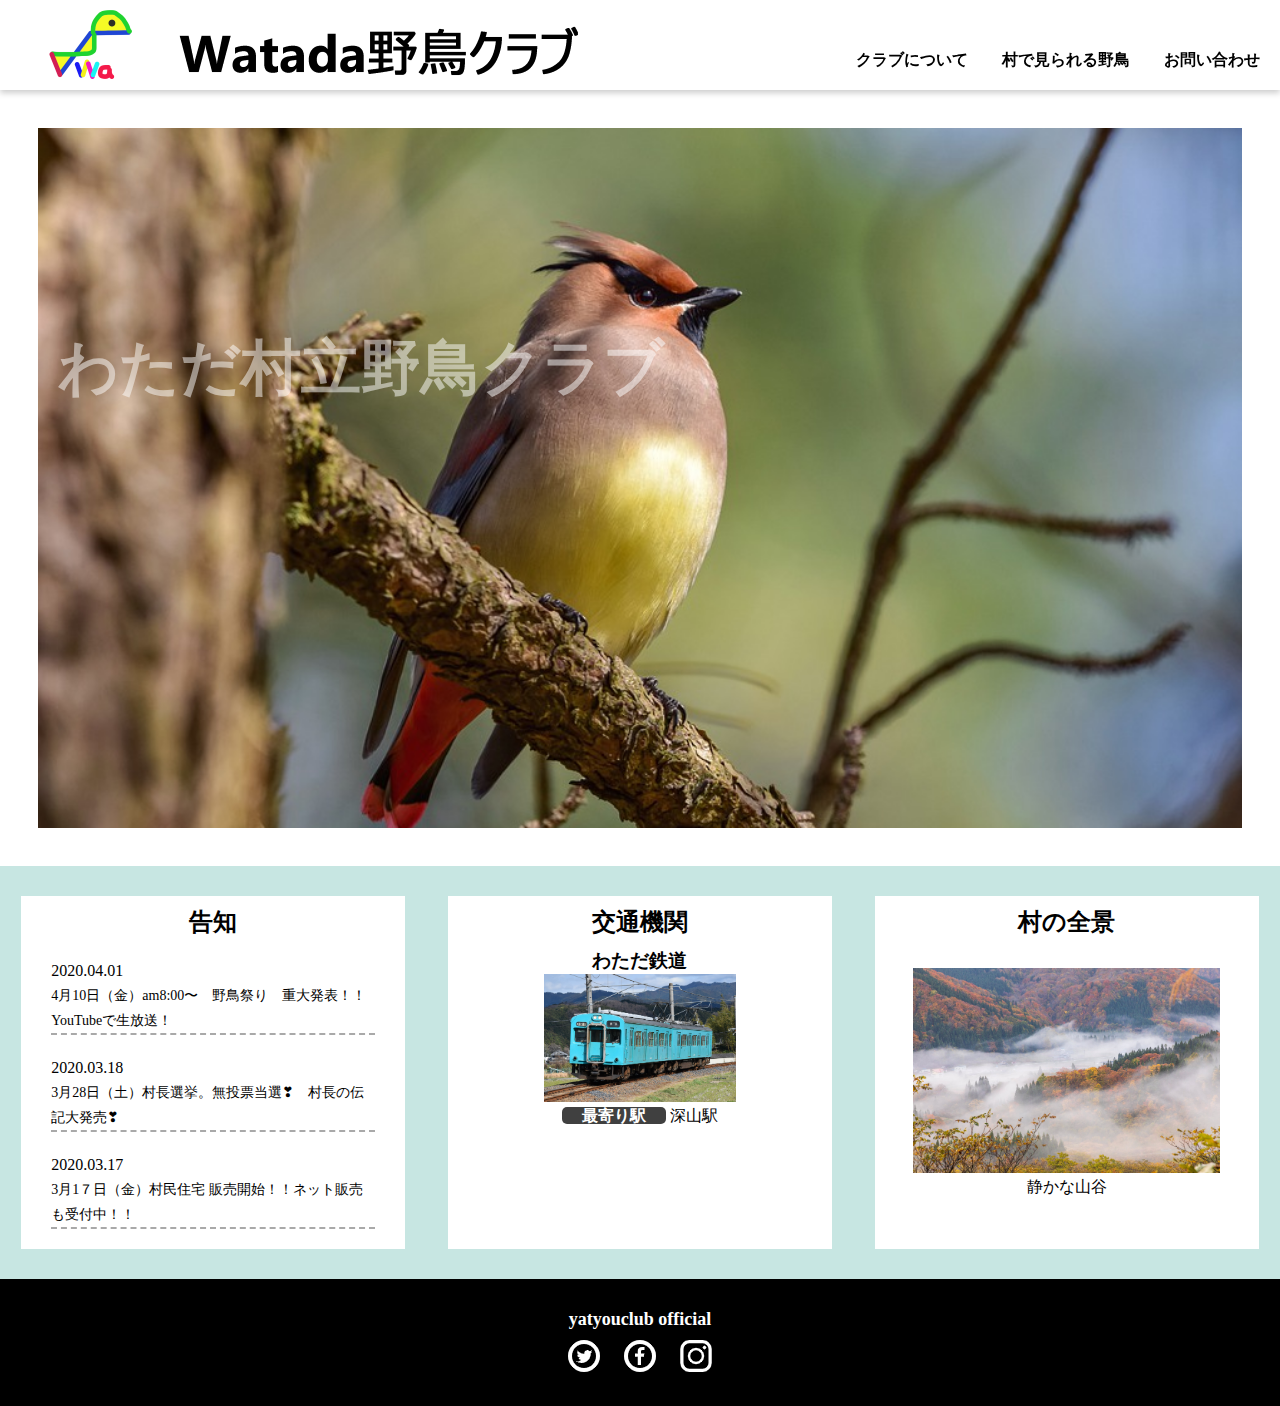
==== index.html @ 6006a98e "へんてこりん２" ====
<!DOCTYPE html>
<html lang="ja" prefix="og: http://ogp.me/ns# fb:http://ogp.me/ns/fb#">

<head>
    <!-- OGP設定 -->
    <meta property="og:title" content="watadamura野鳥クラブwebsite">
    <meta property="og:type" content="website">
    <meta property="og:description" content="山奥の村の野鳥好きプロフィール。">
    <meta property="og:url" content="https://furushima9.github.io/portfolio2/.">
    <meta property="og:site_name" content="watadamura野鳥クラブwebsite">
    <meta property="og:image" content="https://furushima9.github.io/portfolio2/img/wb3.png">
    <!-- Facebook -->
    <meta property="fb:app_id">
    <!-- Twitter -->
    <meta name="twitter:card" content="summary_large_image">
    <meta charset="utf-8" />
    <meta http-equiv="X-UA-Compatible" content="IE=edge">
    <meta name="viewport" content="width=device-width, initial-scale=1.0">

    <title>へんてこりん２ official website</title>
    <link rel="stylesheet" href="css/style.css">
    <link rel="stylesheet" href="css/responsive.css">
    <link rel="stylesheet" href="https://maxcdn.bootstrapcdn.com/font-awesome/4.5.0/css/font-awesome.min.css">
</head>

<body>
    <header class="pfix">
        <h1>
            <a href="index.html">
                <picture>
                    <source media="(max-width:550px)" srcset="img/wb3.png">
                    <img src="img/ytyX2b.png" alt="hentekorin">
                </picture>
            </a>
        </h1>

        <div class="navArea">
            <nav class="nav" id="nav_f">
                <ul>
                    <!--<li><a href="news.html">NEWS</a></li>
                        <li><a href="live.html">LIVE</a></li>-->
                    <li><a href="profile.html">クラブについて</a></li>
                    <li><a href="discography.html">村で見られる野鳥</a></li>
                    <li><a href="contact.html">お問い合わせ</a></li>
                </ul>
            </nav>
            <div id="target">
                <div class="target_inner">
                    <span class="target_inner_line target_inner_1" id="line1"></span>
                    <span class="target_inner_line target_inner_2" id="line2"></span>
                    <span class="target_inner_line target_inner_3" id="line3"></span>
                </div>
            </div>

            <script src="js/jquery-3.5.0.min.js"></script>
            <script type="text/javascript" src="js/drawer.js"></script>
        </div>
    </header>

    <main>
        <div class="header">
            <h1>わただ村立野鳥クラブ</h1>
        </div>

        <div class="main_content clearfix">
            <div class="mainbox">
                <section class="news">
                    <h2>告知</h2>
                    <div class="news_wrapper">
                        <ul class="news_list">
                            <li><a href="#">
                                    <p class="date">2020.04.01</p>
                                    <div class="news_info">
                                        <p class="title">4月10日（金）am8:00〜　野鳥祭り　重大発表！！YouTubeで生放送！</p>
                                    </div>
                                </a>
                            </li>

                            <li><a href="#">
                                    <p class="date">2020.03.18</p>
                                    <div class="news_info">
                                        <p class="title">3月28日（土）村長選挙。無投票当選❣　村長の伝記大発売❣</p>
                                    </div>
                                </a>
                            </li>

                            <li><a href="#">
                                    <p class="date">2020.03.17</p>
                                    <div class="news_info">
                                        <p class="title">3月1７日（金）村民住宅 販売開始！！ネット販売も受付中！！</p>
                                    </div>
                                </a>
                            </li>
                        </ul>
                    </div>
                </section>
            </div>

            <div class="mainbox">
                <section class="disc">
                    <h2>交通機関</h2>
                    <h3>わただ鉄道</h3>
                    <a href="#"><img src="img/Tetudou.jpg" alt="muranohana"></a>
                    <p><span class="cate">最寄り駅</span> 深山駅</p>
                </section>
            </div>

            <div class="mainbox">
                <section class="movie">
                    <h2>村の全景</h2>
                    <a href="#"><img src="img/mura5.jpg" alt="muranohana"></a>
                    <p>静かな山谷</p>
                </section>
            </div>
        </div>
    </main>

    <footer>
        <p>yatyouclub official</p>
        <div class="snsbtn clearfix">
            <a href="#"><img src="img/twitter_btn.png"></a>
            <a href="#"><img src="img/facebook_btn.png"></a>
            <a href="#"><img src="img/instagram_btn.png"></a>
        </div>
    </footer>
</body>

</html>
---- css/style.css ----
*{
    margin: 0;
    padding: 0;
}


/*ヘッダー*/
header{
    height:90px;
    background-color: white;
    top:0;
    z-index: 10;
    -webkit-box-shadow: 0 3px 6px rgba(0, 0, 0, 0.2);
    box-shadow: 0 3px 6px rgba(0, 0, 0, 0.2);
}
header h1{
    margin-left:30px;
    float: left;
}

.pfix{
    width: 100%;
    position: fixed;
}

.nav{
    font-family: 'Comic Sans MS';
    margin: 50px 20px 0;
    list-style: none;
    float: right;
}

.nav li{
    padding-left: 30px;
    text-align: center;
    display: inline-block;
}

.nav li a{
    color: black;
    font-weight: bold;
    display: block;
    text-decoration: none;
}

.nav li a:hover{
    color: #a9a9a9;
    border-bottom: solid 4px #db7093;
}

/*メニューアイコン*/
#target{
    display: none;
}

/*メイン*/
body,main{
    display: -webkit-box;
    display: -ms-flexbox;
    display: flex;
    -webkit-box-orient: vertical;
    -webkit-box-direction: normal;
    -ms-flex-direction: column;
    flex-direction: column;
}

main{
    font-family: 'ヒラギノ丸ゴ Pro W4','Hiragino Maru Gothic Pro';
    clear: both;
}

.header{
    height: 700px;
    background-image: url("../img/renjaku.jpg");
   background-size: cover;
    position: relative;
    margin-top: 10px;
    display: block;
    margin: 10% 3% 3% 3%;

}

.header h1{
	color: white;
    font-size: 60px;
    font-family: 'Comic Sans MS';
    opacity: 0.5;
    position: absolute;
    top: 200px;
    padding-left: 20px;
}


/*メインコンテンツ*/
.main_content{
    background-color: #C7E6E2;
    display: -webkit-box;
    display: -ms-flexbox;
    display: flex;
    -ms-flex-wrap: wrap;
    flex-wrap: wrap;
    height:50%;
    padding: 30px 0 30px;
}

.main_content h2{
    font-family: 'ヒラギノ角ゴ Pro W6','HiraKakuPro-W6';
    margin-top: 10px;
    margin-bottom: 10px;
    text-align: center;
}

.mainbox{
    background-color: #ffffff;
    width: 30%;
    margin: 0 auto;
    padding-bottom: 10px;
}
/*ニュース*/
.news_wrapper{
    margin: 0 auto;
    text-align: center;
    display: block;
}
.news_list{
    padding-left: 0;
    list-style: none;
    display: inline-block;
}

.news ul li{
    text-align: left;
}

.news li{
    padding: 10px 30px;
    line-height: 15px;
	display: inline-block;
}

.news li p{
    line-height: 25px;
}

.news_list a{
    color: black;
    text-decoration: none;
}

.news_list a:hover{
    color: #a9a9a9;
}

.title{
    font-size: 14px;
    border-bottom: dashed 2px #a9a9a9;
}

/*ディスク*/
.disc{
    text-align: center;
}

.disc img{
    width:50%;
}

.disc img:hover{
    opacity: 0.7;
}

.cate{
    color: white;
    background-color: #404040;
    font-weight: bold;
    border-radius: 5px;
    padding: 0 20px;
}

/*ムービー*/
.movie{
    text-align: center;
}

.movie img{
    width: 80%;
    margin-top: 20px;
}

.movie img:hover{
    opacity: 0.7;
}

/*フッター*/
footer{
    font-family: 'ヒラギノ丸ゴ Pro W4','Hiragino Maru Gothic Pro';
    background-color: black;
    width: 100%;
    text-align: center;
    margin-top: auto;
    padding:30px 0;
}

footer p{
    font-size: 18px;
    font-weight: bold;
    color: #ffffff;
    margin-bottom: 10px;
}

.snsbtn img{
    margin: 0 10px;
}

.snsbtn img:hover{
    opacity: 0.7;
}

/*clearfixの設定*/
.clearfix::after{
    content: "";
    display: block;
    clear: both;
}
---- css/responsive.css ----
@media screen and (min-width:1500px){
    .header{
        height: 100vh;
    }
}
/*タブレット*/
@media screen and (max-width: 1024px){

    .header{
        width: 100%;
        height: 450px;
        margin-top: 70px;
    }

    .header h1{
        font-size: 60px;
        top: 50px;
        left: 15px;
    }

    main{
        height: auto;
    }

    .main_content{
        height: auto;
        display: block;
        -ms-flex-wrap: wrap;
        flex-wrap: wrap;
    }

    .mainbox{
        margin: 30px 0 30px;
        width: 100%;
        height: auto;
        padding: 15px 0 15px;
    }

    .news_list{
        display: inline-block;
        padding: 0 10% 0;
    }

    /*ハンバーガーメニュー*/

/*============nav=============*/

    .nav{
        position: absolute;
        margin: 0;
        height: 100vh;
        width: 100%;
        left: -100%;
        top: 0;
        background: rgba(250, 128, 114, 0.95);
        -webkit-transition: 0.7s;
        transition: 0.7s;
    }
    .nav ul{
        margin: 0;
        padding-top: 30px;
    }
    .nav ul li{
        display: block;
        height: calc(100vh/5);
        line-height: 50px;
        list-style-type: none;
        font-size: 20px;
    }
    .nav a{
        height: 100%;
        text-shadow: initial;
        margin: 0 15px;
    }

    .nav li a:hover{
        color: #ffffff;
        border-bottom: none;
    }

/*============.toggle_btn=============*/
    #target {
        display: block;
        position: absolute;
        top: 30px;
        right: 30px;
        width: 30px;
        height: 30px;
        cursor: pointer;
        -webkit-transition: 1s;
        transition: 1s;
    }

    .target_inner{
        width: 30px;
        height: 30px;
    }
    .target_inner_line {
        display: block;
        position: absolute;
        left: 0;
        width: 30px;
        height: 2px;
        background-color: #333;
        -webkit-transition: 1s;
        transition: 1s;
        border-radius: 4px;
    }
    .target_inner_1 {
        top: 4px;
    }
    .target_inner_2 {
        top: 14px;
    }
    .target_inner_3 {
        bottom: 4px;
    } 

    .fadein{
        -webkit-transform: translateX(100%);
        transform: translateX(100%);
    }
    
    .linea,.lineb,.linec{
        background: #ffffff;
    }

    .linea {
        -webkit-transform: rotate(225deg);
        transform: rotate(225deg);
        top: 13px;
    }
    
    .lineb {
        opacity: 0;
    }
    
    .linec {
        -webkit-transform: rotate(-225deg);
        transform: rotate(-225deg);
        top: 13px;
    }

    /*プロフィール*/
    .individual p{
        width: 50%;
    }
    .group img{
        width: 80%;
    }

    /*コンタクト*/
    form{
        width: 80%;
    }
	 .item,input[type="submit"]{
        font-size: 10px;
    }

    /*ディスク*/
    .cd_box{
        width: 40%;
    }
    .box2{
        display: block;
    }
    .release_date{
        font-size: 14px;
    }
    .disc_name{
        font-size: 18px;
    }
    .cate{
        padding: 0 7px;
    }
}


/*スマホ*/
@media screen and (max-width: 550px){
    header h1{
       font-size: 10px; 
    }
    
    .header{
        background-image: url("../img/renjaku4.jpg");
        width: 100%;
        height: 600px;
        margin-top: 90px;
    }

    .header h1{
        font-size: 20px;
        top: 70%;
    }

    /*メインコンテンツ*/
    .main_content{
        height: auto;
        -ms-flex-wrap: wrap;
        flex-wrap: wrap;
    }

    .mainbox{
        margin-left: 0;
        margin-right: 0;
        width: 100%;
        height: auto;
        padding-bottom: 10px;
    }

    .news_list{
        padding: 0 5% 0;
    }

    /*ニュース*/
    .wrapper h1,.sub_wrapper h1{
        font-size: 30px;
    }
    .n_date,.label_danger,.label_success{
        font-size: 12px;
    }
    .n_title,.group p,.name p,.release_date{
        font-size: 14px;
    }

    /*プロフィール*/
    .member {
        flex-direction: column;
    }
    
    .icon img{
        width: 40%;
    }
    .name h2{
        font-size: 24px;
    }
    .name h3,.disc_name{
        font-size: 18px;
    }
    
    
    article{
        width: 100%;
    }
    
    aside{
        width: 90%;
    }

    /*ディスク*/
    .cd_box{
        width: 100%;
        padding: 30px 0 30px;
    }
    .cd_box img{
        width: 50%;
    }
    

    /*コンタクト*/
    label{
        display: block;
        width: 100%;
        position: relative;
    }
    .la{
        position: absolute;
        left: 120px;
        font-size: 10px;
        padding: 1px 2px;
    }
    input,textarea{
        float:left;
        width:90%;
    }  
    .item{
        padding: 0 15px;
    }

    /*clearfixの設定*/
    .clearfix::after{
        content: "";
        display: block;
        clear: both;
    }

@media screen and (max-width: 320px){
    .header h1{
        top: 60%;
    }
}
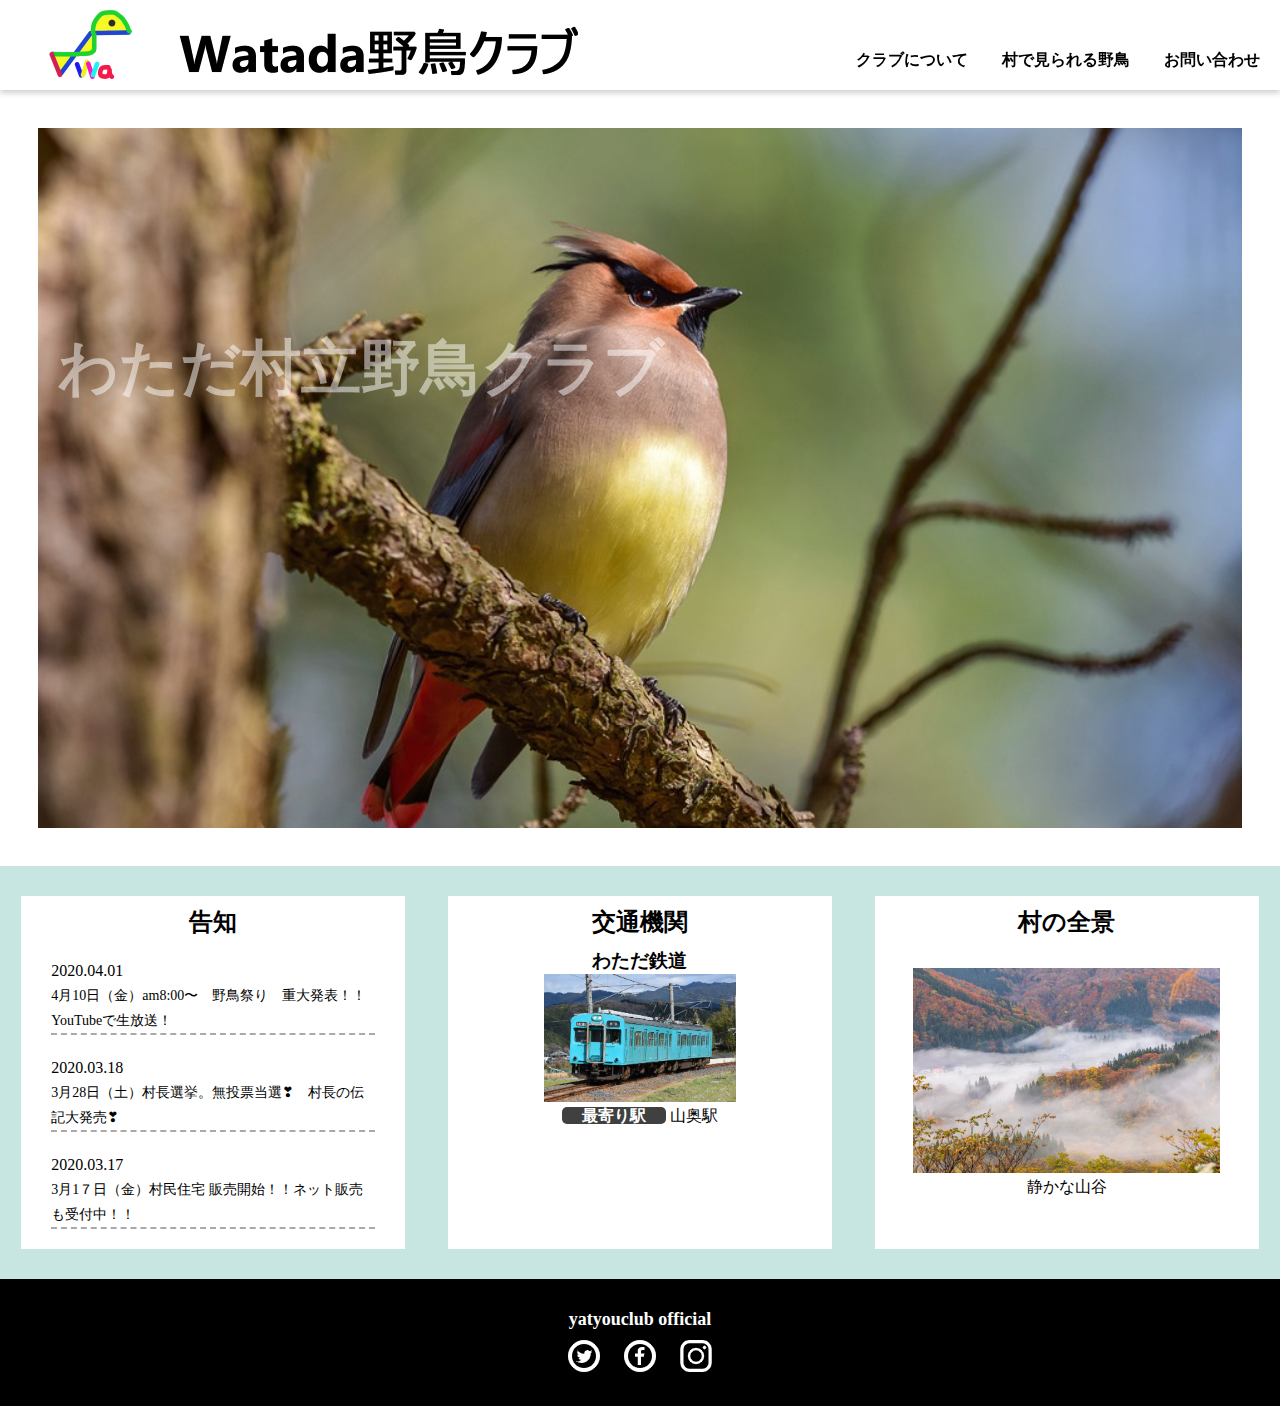
==== commit 0b9c88ed: "profile p変更" ====
--- a/index.html
+++ b/index.html
@@ -3,11 +3,11 @@
 
 <head>
     <!-- OGP設定 -->
-    <meta property="og:title" content="watadamura野鳥クラブwebsite">
+    <meta property="og:title" content="watada野鳥クラブwebsite">
     <meta property="og:type" content="website">
     <meta property="og:description" content="山奥の村の野鳥好きプロフィール。">
     <meta property="og:url" content="https://furushima9.github.io/portfolio2/.">
-    <meta property="og:site_name" content="watadamura野鳥クラブwebsite">
+    <meta property="og:site_name" content="watada野鳥クラブwebsite">
     <meta property="og:image" content="https://furushima9.github.io/portfolio2/img/wb3.png">
     <!-- Facebook -->
     <meta property="fb:app_id">
@@ -17,7 +17,7 @@
     <meta http-equiv="X-UA-Compatible" content="IE=edge">
     <meta name="viewport" content="width=device-width, initial-scale=1.0">
 
-    <title>へんてこりん２ official website</title>
+    <title>watada野鳥クラブwebsite</title>
     <link rel="stylesheet" href="css/style.css">
     <link rel="stylesheet" href="css/responsive.css">
     <link rel="stylesheet" href="https://maxcdn.bootstrapcdn.com/font-awesome/4.5.0/css/font-awesome.min.css">
@@ -101,7 +101,7 @@
                     <h2>交通機関</h2>
                     <h3>わただ鉄道</h3>
                     <a href="#"><img src="img/Tetudou.jpg" alt="muranohana"></a>
-                    <p><span class="cate">最寄り駅</span> 深山駅</p>
+                    <p><span class="cate">最寄り駅</span> 山奥駅</p>
                 </section>
             </div>
 
